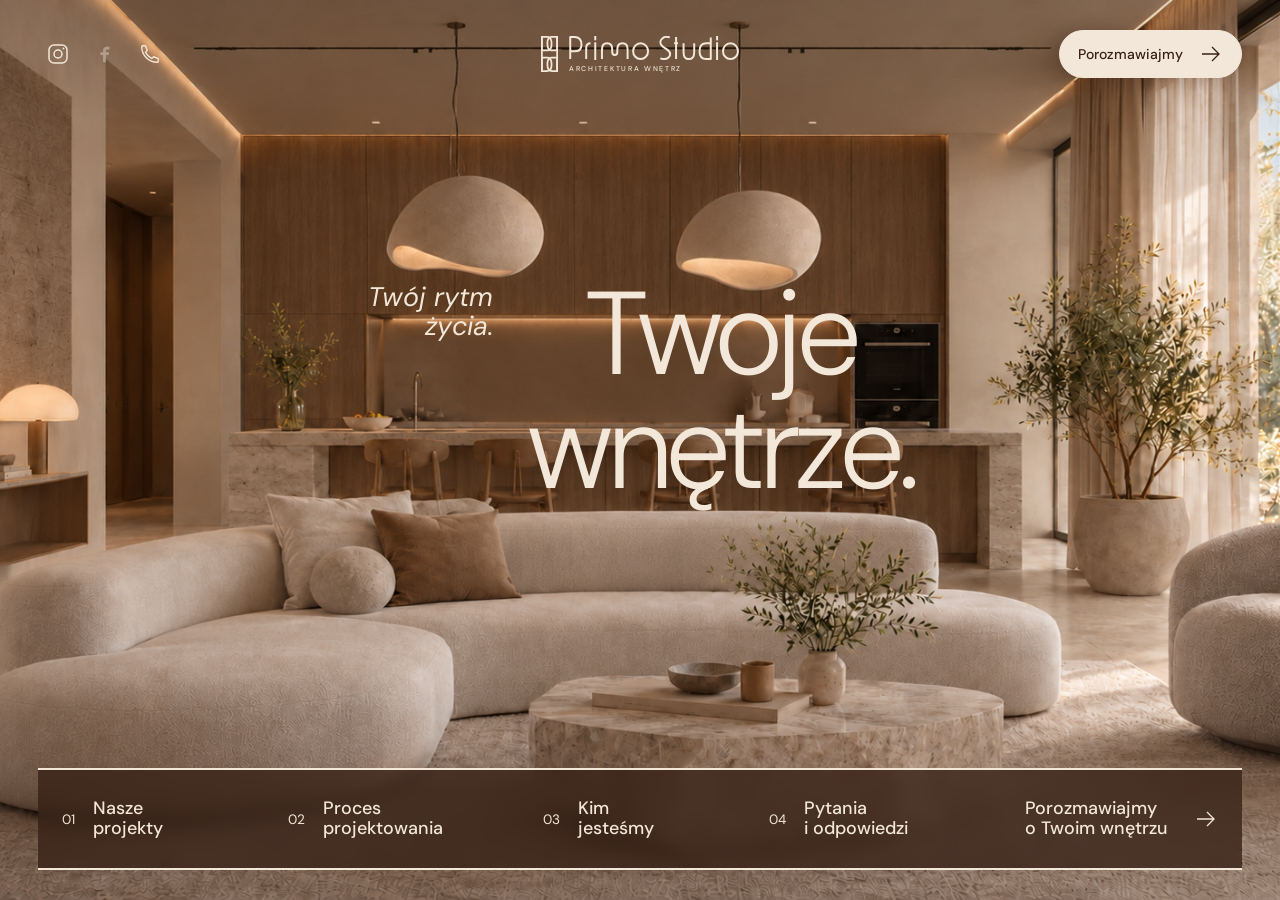
==== docs/index.html @ 1aab30b6 "Refine cover branding, contact dialog and entrance animations" ====
<!doctype html>
<html lang="pl">
<head>
  <meta charset="utf-8">
  <meta name="viewport" content="width=device-width, initial-scale=1">
  <meta name="robots" content="noindex, nofollow">
  <title>Primo Studio — Twój rytm życia. Twoje wnętrze.</title>
  <meta name="description" content="Primo Studio. Architektura wnętrz dopasowana do Twojego stylu życia.">
  <meta name="theme-color" content="#372017">
  <link rel="icon" href="assets/monogram.svg" type="image/svg+xml">
  <link rel="preload" as="image" href="assets/hero.png" fetchpriority="high">
  <link rel="preload" as="font" href="assets/dm-sans-light.ttf" type="font/ttf" crossorigin>
  <link rel="stylesheet" href="styles.css">
  <script src="contact.js" defer></script>
</head>
<body>
  <a class="skip-link" href="#main">Przejdź do treści</a>
  <main class="cover" id="main">
    <img class="hero-photo" src="assets/hero.png" alt="" fetchpriority="high" width="1586" height="992">
    <header class="cover-header">
      <div class="social-links" aria-label="Kontakt i media społecznościowe">
      <a class="social-link" href="https://www.instagram.com/primo.studiodesign/" target="_blank" rel="noopener noreferrer" aria-label="Primo Studio na Instagramie (nowa karta)" title="Instagram">
        <svg width="24" height="24" viewBox="0 0 24 24" fill="none" stroke="currentColor" stroke-width="1.5" aria-hidden="true"><rect x="3" y="3" width="18" height="18" rx="5"/><circle cx="12" cy="12" r="4"/><circle cx="17.5" cy="6.5" r=".9" fill="currentColor" stroke="none"/></svg>
      </a>
      <a class="social-link" data-facebook aria-disabled="true" aria-label="Facebook — profil w przygotowaniu" title="Facebook — profil w przygotowaniu"><svg width="22" height="22" viewBox="0 0 24 24" fill="currentColor" aria-hidden="true"><path d="M14 21v-8h3l.5-3H14V8.5c0-.9.3-1.5 1.5-1.5H18V4.2c-.5-.1-1.6-.2-2.8-.2C12.5 4 11 5.6 11 8.3V10H8v3h3v8z"/></svg></a>
      <a class="social-link" href="tel:+48884021024" aria-label="Zadzwoń do Primo Studio: +48 884 021 024" title="+48 884 021 024"><svg width="22" height="22" viewBox="0 0 24 24" fill="none" stroke="currentColor" stroke-width="1.5" stroke-linecap="round" stroke-linejoin="round" aria-hidden="true"><path d="M7 3H4a1 1 0 0 0-1 1c0 9.4 7.6 17 17 17a1 1 0 0 0 1-1v-3l-5-2-2 2a15 15 0 0 1-7-7l2-2z"/></svg></a>
      </div>
      <a class="brand" href="./" aria-label="Primo Studio — strona główna">
        <img class="brand-symbol" src="assets/monogram.svg" alt="" width="27" height="55">
        <span class="brand-name"><img src="assets/wordmark.svg" alt="Primo Studio" width="200" height="29"><span class="brand-descriptor">Architektura wnętrz</span></span>
      </a>
      <a class="consultation header-cta" href="kontakt.html" data-open-contact aria-haspopup="dialog" aria-controls="contact-dialog"><span>Porozmawiajmy</span><svg class="arrow" viewBox="0 0 24 24" fill="none" stroke="currentColor" stroke-width="1.3" aria-hidden="true"><path d="M3 12h17M13 5l7 7-7 7"/></svg></a>
    </header>
    <h1 class="cover-headline" aria-label="Twój rytm życia. Twoje wnętrze."><span class="headline-intro">Twój rytm<br> życia.</span> <span class="headline-main">Twoje<br>wnętrze.</span></h1>
    <nav class="cover-nav" aria-label="Poznaj Primo Studio">
      <a href="projekty.html"><span class="nav-number">01</span><span>Nasze<br>projekty</span></a>
      <a href="proces.html"><span class="nav-number">02</span><span>Proces<br>projektowania</span></a>
      <a href="studio.html"><span class="nav-number">03</span><span>Kim<br>jesteśmy</span></a>
      <a href="faq.html"><span class="nav-number">04</span><span>Pytania<br>i odpowiedzi</span></a>
      <a class="nav-contact" href="kontakt.html" data-open-contact aria-haspopup="dialog" aria-controls="contact-dialog"><span>Porozmawiajmy<br>o Twoim wnętrzu</span><svg class="arrow" viewBox="0 0 24 24" fill="none" stroke="currentColor" stroke-width="1.3" aria-hidden="true"><path d="M3 12h17M13 5l7 7-7 7"/></svg></a>
    </nav>
  </main>
  <dialog class="contact-dialog" id="contact-dialog" aria-labelledby="contact-title" aria-describedby="contact-description">
    <button class="dialog-close" type="button" aria-label="Zamknij panel kontaktu" autofocus><svg width="22" height="22" viewBox="0 0 24 24" fill="none" stroke="currentColor" stroke-width="1.4" aria-hidden="true"><path d="m5 5 14 14M19 5 5 19"/></svg></button>
    <p class="eyebrow">Zacznijmy od rozmowy</p>
    <h2 id="contact-title">Napisz do nas.</h2>
    <p class="contact-description" id="contact-description">Opowiedz nam o swoim wnętrzu. Wybierz wygodny sposób kontaktu.</p>
    <div class="contact-options">
      <a href="https://www.instagram.com/primo.studiodesign/" target="_blank" rel="noopener noreferrer"><span>Instagram<small>@primo.studiodesign</small></span><span aria-hidden="true">↗</span></a>
      <a href="tel:+48884021024"><span>Zadzwoń<small>+48 884 021 024</small></span><span aria-hidden="true">↗</span></a>
      <a data-email aria-disabled="true"><span>E-mail<small data-email-label>W przygotowaniu</small></span><span aria-hidden="true">↗</span></a>
    </div>
    <form class="contact-form" id="contact-form">
      <h3>Opowiedz nam o swoim projekcie</h3>
      <div class="form-row">
        <label>Twoje imię<input name="name" autocomplete="given-name" required maxlength="100" placeholder="Jak się do Ciebie zwracać?"></label>
        <label>Twój e-mail<input name="email" type="email" autocomplete="email" required maxlength="254" placeholder="Adres do odpowiedzi"></label>
      </div>
      <label>Wiadomość<textarea name="message" rows="3" required maxlength="4000" placeholder="Jakie wnętrze chcesz zaprojektować?"></textarea></label>
      <button class="form-submit" type="submit" disabled>Przygotuj wiadomość <span aria-hidden="true">→</span></button>
      <p class="form-note" id="form-note" role="status">Kontakt e-mail w przygotowaniu. Zadzwoń lub napisz na Instagramie.</p>
    </form>
  </dialog>
</body>
</html>
---- docs/styles.css ----
@font-face { font-family: "DM Sans"; src: url("assets/dm-sans-light.ttf") format("truetype"); font-style: normal; font-weight: 300; font-display: swap; }
@font-face { font-family: "DM Sans"; src: url("assets/dm-sans-regular.ttf") format("truetype"); font-style: normal; font-weight: 400; font-display: swap; }
@font-face { font-family: "DM Sans"; src: url("assets/dm-sans-medium.ttf") format("truetype"); font-style: normal; font-weight: 500; font-display: swap; }
@font-face { font-family: "DM Sans"; src: url("assets/dm-sans-italic.ttf") format("truetype"); font-style: italic; font-weight: 400; font-display: swap; }
:root { --cream: #f2e7d8; --cocoa: #372017; --gutter: clamp(24px, 3vw, 64px); }
* { box-sizing: border-box; }
body { margin: 0; background: var(--cocoa); color: var(--cream); font-family: "DM Sans", "Helvetica Neue", sans-serif; }
a { color: inherit; text-decoration: none; }
a:focus-visible { outline: 2px solid currentColor; outline-offset: 7px; }
.skip-link { position: absolute; z-index: 5; top: 12px; left: 12px; padding: 12px; background: var(--cocoa); transform: translateY(-180%); }
.skip-link:focus { transform: none; }
.cover { position: relative; min-height: 640px; height: 100svh; isolation: isolate; overflow: hidden; }
.hero-photo { position: absolute; z-index: -2; inset: 0; width: 100%; height: 100%; object-fit: cover; object-position: center; }
.cover::before { content: ""; position: absolute; z-index: -1; inset: 0; background: linear-gradient(180deg, rgb(36 21 14 / 13%), transparent 24%, transparent 75%, rgb(36 21 14 / 23%)); }
.cover-header { display: grid; grid-template-columns: 1fr auto 1fr; align-items: center; gap: 30px; padding: 30px var(--gutter) 0; }
.social-links { display: flex; align-items: center; gap: 6px; justify-self: start; animation: text-appear .75s ease-out .15s both; }
.social-link { display: inline-flex; align-items: center; justify-content: center; width: 40px; height: 40px; border-radius: 50%; transition: background .2s, opacity .2s; }
.social-link:hover { background: rgb(242 231 216 / 15%); }
[aria-disabled="true"] { opacity: .4; cursor: default; }
.brand { display: flex; align-items: center; gap: 11px; width: 199px; animation: brand-appear 1s cubic-bezier(.16, 1, .3, 1) .1s both; }
.brand-symbol { display: block; width: auto; height: 36px; }
.brand-name { display: flex; flex-direction: column; gap: 5px; }
.brand-name img { display: block; width: 170px; height: auto; }
.brand-descriptor { display: block; font-size: 7px; line-height: 1; font-weight: 500; letter-spacing: .24em; text-transform: uppercase; white-space: nowrap; }
.consultation { justify-self: end; display: inline-flex; align-items: center; justify-content: center; gap: 23px; border: 1px solid var(--cream); border-radius: 50px; background: rgb(55 32 23 / 94%); padding: 14px 23px; font-size: clamp(13px, 1.1vw, 18px); white-space: nowrap; transition: background .2s, color .2s; }
.consultation:hover { background: var(--cream); color: var(--cocoa); }
.arrow { display: block; flex: 0 0 24px; width: 24px; height: 24px; transition: transform .2s; }
a:hover .arrow { transform: translateX(4px); }
.cover-headline { display: flex; align-items: flex-start; gap: clamp(20px, 2.6vw, 50px); position: absolute; left: 50%; top: 30.8%; transform: translateX(-50%); margin: 0; font-weight: 300; }
.headline-intro { padding-top: 5px; font-size: clamp(24px, 2.1vw, 38px); line-height: 1.08; font-weight: 400; font-style: italic; text-align: right; white-space: nowrap; animation: text-appear 1s cubic-bezier(.16, 1, .3, 1) .35s both; }
.headline-main { font-size: clamp(86px, 9.2vw, 180px); letter-spacing: -.065em; line-height: .97; text-align: center; animation: text-appear 1.2s cubic-bezier(.16, 1, .3, 1) .5s both; }
.cover-nav { display: grid; grid-template-columns: 1fr 1.15fr 1fr 1.15fr auto; gap: 24px; position: absolute; left: var(--gutter); right: var(--gutter); bottom: 30px; padding: 0 24px; background: rgb(55 32 23 / 78%); backdrop-filter: blur(8px); border-top: 2px solid var(--cream); border-bottom: 2px solid var(--cream); animation: text-appear 1s cubic-bezier(.16, 1, .3, 1) .7s both; }
.cover-nav a { display: flex; align-items: center; gap: 18px; min-height: 98px; padding: 19px 0; font-size: clamp(17px, 1.4vw, 25px); line-height: 1.1; font-weight: 500; transition: opacity .2s; }
.cover-nav a > span:not(.nav-number) { animation: text-appear .8s ease-out .85s both; }
.cover-nav a:nth-child(2) > span:not(.nav-number) { animation-delay: .95s; }
.cover-nav a:nth-child(3) > span:not(.nav-number) { animation-delay: 1.05s; }
.cover-nav a:nth-child(4) > span:not(.nav-number) { animation-delay: 1.15s; }
.cover-nav a:nth-child(5) > span:not(.nav-number) { animation-delay: 1.25s; }
.cover-nav a:hover, .social-link:hover { opacity: .7; }
.nav-number { font-size: .76em; font-weight: 400; }
.cover-nav .nav-contact { gap: 26px; }
@keyframes brand-appear { from { opacity: 0; transform: translateY(-8px); filter: blur(3px); } to { opacity: 1; transform: translateY(0); filter: blur(0); } }
@keyframes text-appear { from { opacity: 0; transform: translateY(18px); } to { opacity: 1; transform: translateY(0); } }
.interior-page { min-height: 100svh; background: var(--cream); color: var(--cocoa); }
.interior-header { display: flex; justify-content: space-between; align-items: center; gap: 30px; padding: 30px var(--gutter); border-bottom: 1px solid rgb(55 32 23 / 20%); }
.back-link { font-size: 14px; display: inline-flex; gap: 12px; }
.page-content { max-width: 960px; padding: 90px var(--gutter); margin: auto; }
.eyebrow { font-size: 11px; letter-spacing: .25em; text-transform: uppercase; margin: 0 0 24px; }
.page-content h1 { font-weight: 300; font-size: clamp(48px, 6.8vw, 98px); line-height: 1.05; letter-spacing: -.05em; margin: 0 0 38px; }
.page-content p { max-width: 560px; font-size: 19px; line-height: 1.55; }
.page-content .consultation { margin-top: 24px; color: var(--cream); white-space: normal; text-align: center; }
.page-content .consultation:hover { color: var(--cocoa); border-color: var(--cocoa); }
@media (max-width: 1100px) {
  .cover-header { gap: 16px; }
  .consultation { gap: 12px; padding: 12px 17px; }
  .cover-nav { gap: 16px; }
  .cover-nav a { gap: 12px; }
  .cover-nav .nav-contact { gap: 10px; }
}
@media (max-width: 760px) {
  .cover { min-height: 780px; }
  .hero-photo { object-position: 55% center; }
  .cover::before { background: linear-gradient(180deg, rgb(36 21 14 / 25%), rgb(36 21 14 / 5%) 30%, rgb(36 21 14 / 12%) 55%, rgb(36 21 14 / 45%)); }
  .cover-header { grid-template-columns: 1fr 1fr; gap: 16px; padding-top: 24px; }
  .social-links { grid-row: 2; grid-column: 1; gap: 4px; }
  .brand { width: 175px; gap: 9px; }
  .cover-header .brand { grid-row: 1; grid-column: 1 / -1; justify-self: center; }
  .brand-symbol { width: auto; height: 32px; }
  .brand-name { gap: 5px; }
  .brand-name img { width: 150px; }
  .brand-descriptor { font-size: 6px; letter-spacing: .27em; }
  .cover-header .consultation { grid-column: 2; grid-row: 2; justify-self: end; margin-top: 0; padding: 10px 14px; font-size: 13px; gap: 10px; }
  .social-link { width: 34px; height: 40px; padding: 0; }
  .social-link svg { width: 20px; height: 20px; }
  .cover-headline { top: 31%; width: calc(100% - 2 * var(--gutter)); display: block; }
  .headline-intro { display: block; text-align: left; font-size: 26px; padding-left: 3px; margin-bottom: 14px; }
  .headline-intro br { display: none; }
  .headline-main { display: block; font-size: clamp(70px, 19vw, 138px); text-align: left; }
  .cover-nav { grid-template-columns: 1fr 1fr; gap: 0 18px; bottom: 24px; padding: 0 16px; }
  .cover-nav a { min-height: 71px; padding: 14px 0; font-size: 17px; gap: 12px; }
  .cover-nav .nav-contact { grid-column: 1 / -1; justify-content: space-between; border-top: 1px solid rgb(242 231 216 / 40%); min-height: 72px; font-size: 17px; }
  .interior-header { padding-top: 24px; }
  .page-content { padding-top: 60px; }
  .back-link { font-size: 12px; }
}

.header-cta { background: var(--cream); color: var(--cocoa); border-color: var(--cream); font-size: 14px; font-weight: 500; padding: 11px 18px; gap: 16px; box-shadow: 0 4px 18px rgb(36 21 14 / 16%); animation: text-appear .85s ease-out .2s both; }
.header-cta:hover { background: #fff7ec; }
.contact-open { overflow: hidden; }
.contact-dialog { color: var(--cocoa); background: var(--cream); border: 0; width: min(620px, calc(100% - 32px)); max-height: calc(100svh - 40px); padding: 38px; overflow: auto; box-shadow: 0 24px 90px rgb(0 0 0 / 25%); }
.contact-dialog[open] { animation: dialog-appear .4s cubic-bezier(.16, 1, .3, 1) both; }
.contact-dialog::backdrop { background: rgb(31 19 14 / 60%); backdrop-filter: blur(6px); }
.dialog-close { position: absolute; top: 15px; right: 15px; width: 40px; height: 40px; padding: 9px; border: 0; background: transparent; color: var(--cocoa); border-radius: 50%; cursor: pointer; }
.dialog-close:hover { background: rgb(55 32 23 / 8%); }
.contact-dialog .eyebrow { font-size: 10px; margin-bottom: 16px; padding-right: 30px; }
.contact-dialog h2 { font-size: clamp(40px, 5vw, 58px); letter-spacing: -.055em; line-height: 1; font-weight: 300; margin: 0 0 16px; }
.contact-description { font-size: 15px; line-height: 1.55; max-width: 390px; margin: 0 0 25px; }
.contact-options { display: grid; grid-template-columns: 1fr 1fr 1fr; gap: 10px; padding-bottom: 26px; border-bottom: 1px solid rgb(55 32 23 / 20%); }
.contact-options a { display: flex; justify-content: space-between; gap: 8px; padding: 14px 12px; border: 1px solid rgb(55 32 23 / 20%); font-size: 14px; transition: background .2s; }
.contact-options a[href]:hover { background: rgb(55 32 23 / 6%); }
.contact-options small { display: block; font-size: 10px; margin-top: 6px; overflow-wrap: anywhere; }
.contact-form h3 { font-size: 17px; font-weight: 500; margin: 25px 0 20px; }
.form-row { display: grid; grid-template-columns: 1fr 1fr; gap: 16px; }
.contact-form label { display: block; font-size: 12px; font-weight: 500; margin-bottom: 16px; }
.contact-form input, .contact-form textarea { display: block; width: 100%; margin-top: 8px; padding: 11px 12px; background: rgb(255 255 255 / 35%); border: 1px solid rgb(55 32 23 / 22%); border-radius: 0; color: var(--cocoa); font: 400 14px/1.5 "DM Sans", sans-serif; }
.contact-form textarea { resize: vertical; min-height: 90px; max-height: 240px; }
.contact-form input:focus, .contact-form textarea:focus { outline: 1px solid var(--cocoa); outline-offset: 1px; }
.form-submit { display: flex; justify-content: space-between; width: 100%; align-items: center; gap: 20px; padding: 14px 18px; background: var(--cocoa); color: var(--cream); border: 1px solid var(--cocoa); font: 500 14px "DM Sans", sans-serif; cursor: pointer; }
.form-submit:disabled { opacity: .45; cursor: not-allowed; }
.form-note { font-size: 11px; line-height: 1.5; margin: 11px 0 0; }
button:focus-visible { outline: 2px solid currentColor; outline-offset: 3px; }
@keyframes dialog-appear { from { opacity: 0; transform: translateY(20px) scale(.985); } to { opacity: 1; transform: none; } }
@media (max-width: 760px) {
  .header-cta .arrow { width: 18px; height: 18px; flex-basis: 18px; }
  .contact-dialog { padding: 30px 22px; max-height: calc(100svh - 24px); }
  .contact-options { grid-template-columns: 1fr; gap: 8px; padding-bottom: 20px; }
  .contact-options a { padding: 11px 12px; }
  .contact-options a > span:first-child { display: flex; align-items: center; gap: 12px; }
  .contact-options small { margin: 0; font-size: 11px; }
  .form-row { grid-template-columns: 1fr; gap: 0; }
  .contact-form input, .contact-form textarea { font-size: 16px; }
}
@media (prefers-reduced-motion: reduce) {
  *, *::before, *::after { animation: none !important; transition: none !important; }
}
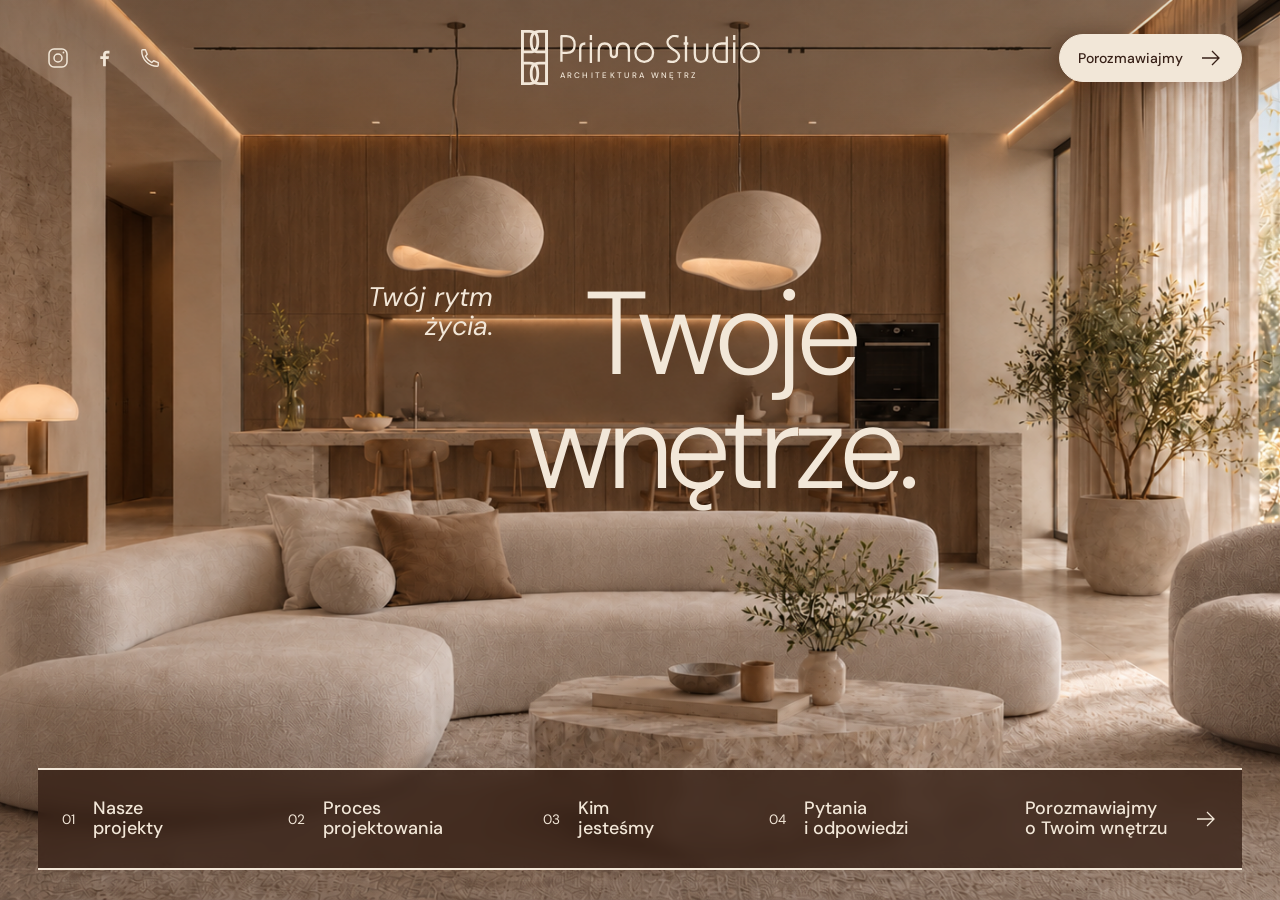
==== commit 2f3b1aaf: "Restore previous logo proportions and make entrances more visible" ====
--- a/docs/index.html
+++ b/docs/index.html
@@ -11,6 +11,11 @@
   <link rel="preload" as="image" href="assets/hero.png" fetchpriority="high">
   <link rel="preload" as="font" href="assets/dm-sans-light.ttf" type="font/ttf" crossorigin>
   <link rel="stylesheet" href="styles.css">
+  <script>
+    document.documentElement.classList.add("motion-pending");
+    // Keep all content available if the enhancement script cannot load.
+    setTimeout(() => document.documentElement.classList.remove("motion-pending"), 6000);
+  </script>
   <script src="contact.js" defer></script>
 </head>
 <body>
--- a/docs/styles.css
+++ b/docs/styles.css
@@ -17,30 +17,30 @@
 .social-link { display: inline-flex; align-items: center; justify-content: center; width: 40px; height: 40px; border-radius: 50%; transition: background .2s, opacity .2s; }
 .social-link:hover { background: rgb(242 231 216 / 15%); }
 [aria-disabled="true"] { opacity: .4; cursor: default; }
-.brand { display: flex; align-items: center; gap: 11px; width: 199px; animation: brand-appear 1s cubic-bezier(.16, 1, .3, 1) .1s both; }
-.brand-symbol { display: block; width: auto; height: 36px; }
-.brand-name { display: flex; flex-direction: column; gap: 5px; }
-.brand-name img { display: block; width: 170px; height: auto; }
-.brand-descriptor { display: block; font-size: 7px; line-height: 1; font-weight: 500; letter-spacing: .24em; text-transform: uppercase; white-space: nowrap; }
+.brand { display: flex; align-items: center; gap: 12px; width: 239px; animation: brand-appear 2s ease-out .35s both; }
+.brand-symbol { display: block; width: 27px; height: auto; }
+.brand-name { display: flex; flex-direction: column; gap: 7px; }
+.brand-name img { display: block; width: 200px; height: auto; }
+.brand-descriptor { display: block; font-size: 8px; line-height: normal; font-weight: 500; letter-spacing: .29em; text-transform: uppercase; white-space: nowrap; }
 .consultation { justify-self: end; display: inline-flex; align-items: center; justify-content: center; gap: 23px; border: 1px solid var(--cream); border-radius: 50px; background: rgb(55 32 23 / 94%); padding: 14px 23px; font-size: clamp(13px, 1.1vw, 18px); white-space: nowrap; transition: background .2s, color .2s; }
 .consultation:hover { background: var(--cream); color: var(--cocoa); }
 .arrow { display: block; flex: 0 0 24px; width: 24px; height: 24px; transition: transform .2s; }
 a:hover .arrow { transform: translateX(4px); }
 .cover-headline { display: flex; align-items: flex-start; gap: clamp(20px, 2.6vw, 50px); position: absolute; left: 50%; top: 30.8%; transform: translateX(-50%); margin: 0; font-weight: 300; }
-.headline-intro { padding-top: 5px; font-size: clamp(24px, 2.1vw, 38px); line-height: 1.08; font-weight: 400; font-style: italic; text-align: right; white-space: nowrap; animation: text-appear 1s cubic-bezier(.16, 1, .3, 1) .35s both; }
-.headline-main { font-size: clamp(86px, 9.2vw, 180px); letter-spacing: -.065em; line-height: .97; text-align: center; animation: text-appear 1.2s cubic-bezier(.16, 1, .3, 1) .5s both; }
-.cover-nav { display: grid; grid-template-columns: 1fr 1.15fr 1fr 1.15fr auto; gap: 24px; position: absolute; left: var(--gutter); right: var(--gutter); bottom: 30px; padding: 0 24px; background: rgb(55 32 23 / 78%); backdrop-filter: blur(8px); border-top: 2px solid var(--cream); border-bottom: 2px solid var(--cream); animation: text-appear 1s cubic-bezier(.16, 1, .3, 1) .7s both; }
+.headline-intro { padding-top: 5px; font-size: clamp(24px, 2.1vw, 38px); line-height: 1.08; font-weight: 400; font-style: italic; text-align: right; white-space: nowrap; animation: text-appear 1.8s ease-out .8s both; }
+.headline-main { font-size: clamp(86px, 9.2vw, 180px); letter-spacing: -.065em; line-height: .97; text-align: center; animation: text-appear 2.1s ease-out 1.1s both; }
+.cover-nav { display: grid; grid-template-columns: 1fr 1.15fr 1fr 1.15fr auto; gap: 24px; position: absolute; left: var(--gutter); right: var(--gutter); bottom: 30px; padding: 0 24px; background: rgb(55 32 23 / 78%); backdrop-filter: blur(8px); border-top: 2px solid var(--cream); border-bottom: 2px solid var(--cream); animation: text-appear 1.6s ease-out 1.5s both; }
 .cover-nav a { display: flex; align-items: center; gap: 18px; min-height: 98px; padding: 19px 0; font-size: clamp(17px, 1.4vw, 25px); line-height: 1.1; font-weight: 500; transition: opacity .2s; }
-.cover-nav a > span:not(.nav-number) { animation: text-appear .8s ease-out .85s both; }
-.cover-nav a:nth-child(2) > span:not(.nav-number) { animation-delay: .95s; }
-.cover-nav a:nth-child(3) > span:not(.nav-number) { animation-delay: 1.05s; }
-.cover-nav a:nth-child(4) > span:not(.nav-number) { animation-delay: 1.15s; }
-.cover-nav a:nth-child(5) > span:not(.nav-number) { animation-delay: 1.25s; }
+.cover-nav a > span:not(.nav-number) { animation: text-appear 1.3s ease-out 1.8s both; }
+.cover-nav a:nth-child(2) > span:not(.nav-number) { animation-delay: 1.95s; }
+.cover-nav a:nth-child(3) > span:not(.nav-number) { animation-delay: 2.1s; }
+.cover-nav a:nth-child(4) > span:not(.nav-number) { animation-delay: 2.25s; }
+.cover-nav a:nth-child(5) > span:not(.nav-number) { animation-delay: 2.4s; }
 .cover-nav a:hover, .social-link:hover { opacity: .7; }
 .nav-number { font-size: .76em; font-weight: 400; }
 .cover-nav .nav-contact { gap: 26px; }
-@keyframes brand-appear { from { opacity: 0; transform: translateY(-8px); filter: blur(3px); } to { opacity: 1; transform: translateY(0); filter: blur(0); } }
-@keyframes text-appear { from { opacity: 0; transform: translateY(18px); } to { opacity: 1; transform: translateY(0); } }
+@keyframes brand-appear { from { opacity: 0; transform: translateY(-22px) scale(.9); filter: blur(5px); } to { opacity: 1; transform: translateY(0); filter: blur(0); } }
+@keyframes text-appear { from { opacity: 0; transform: translateY(44px); } to { opacity: 1; transform: translateY(0); } }
 .interior-page { min-height: 100svh; background: var(--cream); color: var(--cocoa); }
 .interior-header { display: flex; justify-content: space-between; align-items: center; gap: 30px; padding: 30px var(--gutter); border-bottom: 1px solid rgb(55 32 23 / 20%); }
 .back-link { font-size: 14px; display: inline-flex; gap: 12px; }
@@ -63,11 +63,11 @@
   .cover::before { background: linear-gradient(180deg, rgb(36 21 14 / 25%), rgb(36 21 14 / 5%) 30%, rgb(36 21 14 / 12%) 55%, rgb(36 21 14 / 45%)); }
   .cover-header { grid-template-columns: 1fr 1fr; gap: 16px; padding-top: 24px; }
   .social-links { grid-row: 2; grid-column: 1; gap: 4px; }
-  .brand { width: 175px; gap: 9px; }
+  .brand { width: 185px; gap: 9px; }
   .cover-header .brand { grid-row: 1; grid-column: 1 / -1; justify-self: center; }
-  .brand-symbol { width: auto; height: 32px; }
+  .brand-symbol { width: 21px; height: auto; }
   .brand-name { gap: 5px; }
-  .brand-name img { width: 150px; }
+  .brand-name img { width: 155px; }
   .brand-descriptor { font-size: 6px; letter-spacing: .27em; }
   .cover-header .consultation { grid-column: 2; grid-row: 2; justify-self: end; margin-top: 0; padding: 10px 14px; font-size: 13px; gap: 10px; }
   .social-link { width: 34px; height: 40px; padding: 0; }
@@ -120,6 +120,13 @@
   .form-row { grid-template-columns: 1fr; gap: 0; }
   .contact-form input, .contact-form textarea { font-size: 16px; }
 }
+/* Start the entrance sequence only after the photo and type are ready. */
+.cover:not(.motion-ready) :is(.brand, .social-links, .header-cta, .headline-intro, .headline-main, .cover-nav, .cover-nav a > span) { animation: none; }
+.motion-pending .cover:not(.motion-ready) :is(.brand, .social-links, .header-cta, .cover-headline, .cover-nav) { opacity: 0; }
+.social-link[aria-disabled="true"] { opacity: 1; }
+@media (hover: hover) { .cover-header .brand:hover .brand-symbol { transform: translateY(-3px); } }
+.brand-symbol { transition: transform .4s ease; }
 @media (prefers-reduced-motion: reduce) {
+  .motion-pending .cover:not(.motion-ready) :is(.brand, .social-links, .header-cta, .cover-headline, .cover-nav) { opacity: 1; }
   *, *::before, *::after { animation: none !important; transition: none !important; }
 }
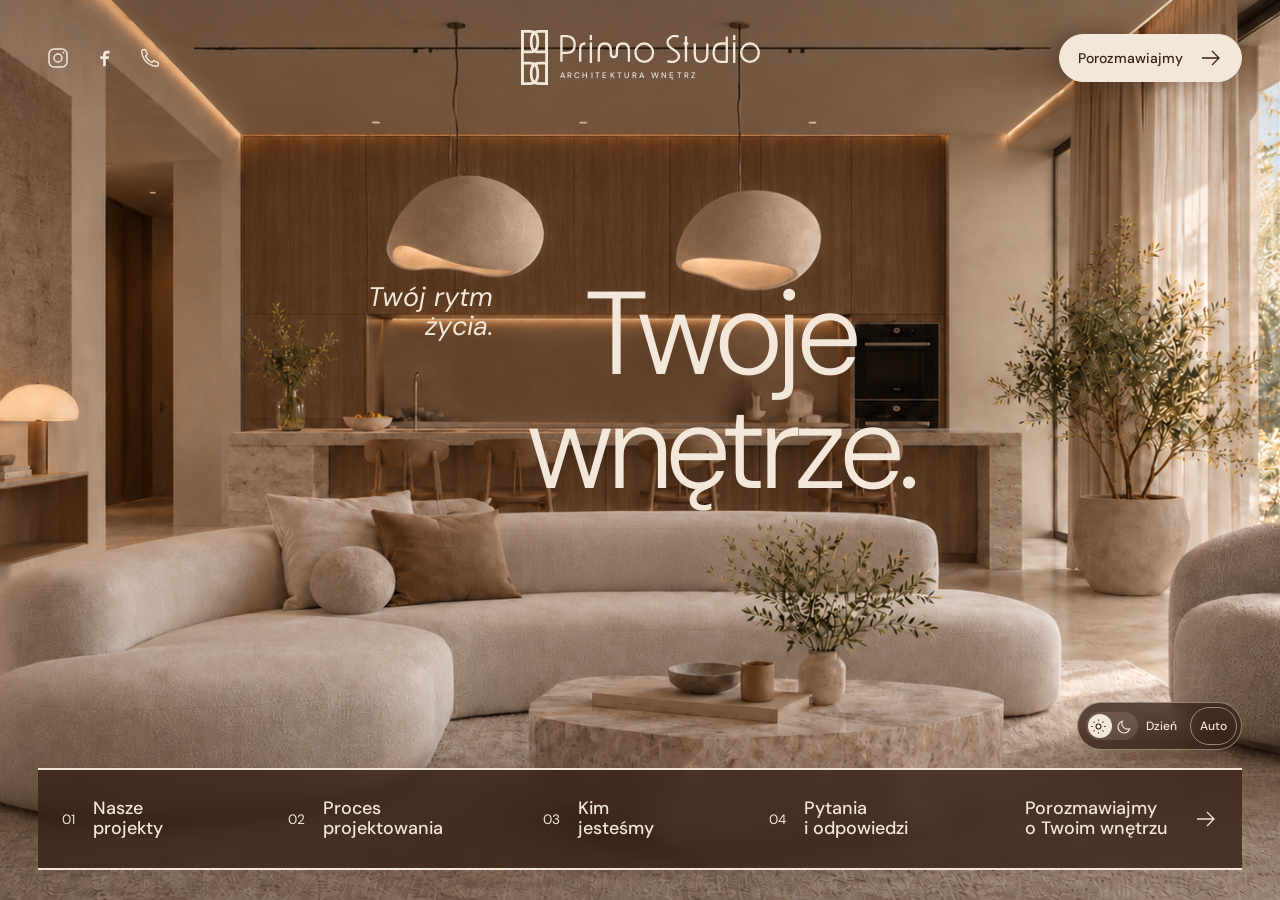
==== commit b25b3594: "Add day/night switch, system preference and animated scene changes" ====
--- a/docs/index.html
+++ b/docs/index.html
@@ -10,18 +10,20 @@
   <link rel="icon" href="assets/monogram.svg" type="image/svg+xml">
   <link rel="preload" as="image" href="assets/hero.png" fetchpriority="high">
   <link rel="preload" as="font" href="assets/dm-sans-light.ttf" type="font/ttf" crossorigin>
-  <link rel="stylesheet" href="styles.css">
+  <script src="theme.js?v=cover-4"></script>
+  <link rel="stylesheet" href="styles.css?v=cover-4">
   <script>
     document.documentElement.classList.add("motion-pending");
     // Keep all content available if the enhancement script cannot load.
     setTimeout(() => document.documentElement.classList.remove("motion-pending"), 6000);
   </script>
-  <script src="contact.js" defer></script>
+  <script src="contact.js?v=cover-4" defer></script>
 </head>
 <body>
   <a class="skip-link" href="#main">Przejdź do treści</a>
   <main class="cover" id="main">
-    <img class="hero-photo" src="assets/hero.png" alt="" fetchpriority="high" width="1586" height="992">
+    <img class="hero-photo hero-day" src="assets/hero.png" alt="" fetchpriority="high" width="1586" height="992">
+    <img class="hero-photo hero-night" src="assets/hero-night-v1.png" alt="" width="1586" height="992">
     <header class="cover-header">
       <div class="social-links" aria-label="Kontakt i media społecznościowe">
       <a class="social-link" href="https://www.instagram.com/primo.studiodesign/" target="_blank" rel="noopener noreferrer" aria-label="Primo Studio na Instagramie (nowa karta)" title="Instagram">
@@ -37,6 +39,13 @@
       <a class="consultation header-cta" href="kontakt.html" data-open-contact aria-haspopup="dialog" aria-controls="contact-dialog"><span>Porozmawiajmy</span><svg class="arrow" viewBox="0 0 24 24" fill="none" stroke="currentColor" stroke-width="1.3" aria-hidden="true"><path d="M3 12h17M13 5l7 7-7 7"/></svg></a>
     </header>
     <h1 class="cover-headline" aria-label="Twój rytm życia. Twoje wnętrze."><span class="headline-intro">Twój rytm<br> życia.</span> <span class="headline-main">Twoje<br>wnętrze.</span></h1>
+    <div class="theme-control" aria-label="Wygląd strony" hidden>
+      <button class="theme-toggle" type="button" role="switch" aria-label="Widok nocny" aria-checked="false" data-theme-toggle>
+        <span class="theme-track" aria-hidden="true"><svg class="theme-sun" viewBox="0 0 24 24" fill="none" stroke="currentColor" stroke-width="1.5"><circle cx="12" cy="12" r="3.5"/><path d="M12 2v2m0 16v2M2 12h2m16 0h2M5 5l1.5 1.5m11 11L19 19M5 19l1.5-1.5m11-11L19 5"/></svg><svg class="theme-moon" viewBox="0 0 24 24" fill="none" stroke="currentColor" stroke-width="1.5"><path d="M19.5 15A8 8 0 0 1 9 4.5 8.5 8.5 0 1 0 19.5 15Z"/></svg></span>
+        <span data-theme-label>Dzień</span>
+      </button>
+      <button class="theme-auto" type="button" data-theme-auto aria-pressed="true" title="Dopasuj do motywu systemowego">Auto</button>
+    </div>
     <nav class="cover-nav" aria-label="Poznaj Primo Studio">
       <a href="projekty.html"><span class="nav-number">01</span><span>Nasze<br>projekty</span></a>
       <a href="proces.html"><span class="nav-number">02</span><span>Proces<br>projektowania</span></a>
--- a/docs/styles.css
+++ b/docs/styles.css
@@ -126,6 +126,38 @@
 .social-link[aria-disabled="true"] { opacity: 1; }
 @media (hover: hover) { .cover-header .brand:hover .brand-symbol { transform: translateY(-3px); } }
 .brand-symbol { transition: transform .4s ease; }
+/* The night photo is a separate layer so the scene crossfades gently. */
+.hero-photo { transition: opacity 1.1s ease; }
+.hero-day { opacity: 1; }
+.hero-night { opacity: 0; }
+[data-theme="night"] .hero-day { opacity: 0; }
+[data-theme="night"] .hero-night { opacity: 1; }
+[data-theme="night"] .cover-nav { background: rgb(29 18 13 / 88%); }
+.theme-control { position: absolute; z-index: 2; right: var(--gutter); bottom: 150px; display: flex; align-items: center; gap: 3px; padding: 4px; background: rgb(55 32 23 / 78%); backdrop-filter: blur(8px); color: var(--cream); border: 1px solid rgb(242 231 216 / 45%); border-radius: 40px; }
+.theme-control[hidden] { display: none; }
+.theme-toggle, .theme-auto { border: 0; color: inherit; font: 500 12px "DM Sans", sans-serif; background: transparent; cursor: pointer; border-radius: 30px; }
+.theme-toggle { display: flex; align-items: center; gap: 8px; padding: 4px 10px 4px 4px; min-height: 36px; }
+.theme-track { position: relative; display: flex; align-items: center; justify-content: space-around; width: 52px; height: 28px; border-radius: 30px; background: rgb(242 231 216 / 13%); }
+.theme-track::before { content: ""; position: absolute; left: 2px; top: 2px; width: 24px; height: 24px; border-radius: 50%; background: var(--cream); transition: transform .4s ease; }
+.theme-track svg { position: relative; width: 17px; height: 17px; transition: color .4s; }
+.theme-sun { color: var(--cocoa); }
+.theme-moon { color: var(--cream); }
+[data-theme="night"] .theme-track::before { transform: translateX(24px); }
+[data-theme="night"] .theme-sun { color: var(--cream); }
+[data-theme="night"] .theme-moon { color: var(--cocoa); }
+.theme-auto { padding: 10px 9px; border: 1px solid transparent; }
+.theme-auto[aria-pressed="true"] { border-color: rgb(242 231 216 / 50%); }
+.theme-toggle:hover, .theme-auto:hover { background: rgb(242 231 216 / 12%); }
+.interior-page .theme-control { position: static; width: max-content; margin: 20px var(--gutter) 0 auto; }
+[data-theme="night"] .interior-page, [data-theme="night"] .contact-dialog { background: #241710; color: var(--cream); }
+[data-theme="night"] .interior-header, [data-theme="night"] .contact-options, [data-theme="night"] .contact-options a { border-color: rgb(242 231 216 / 25%); }
+[data-theme="night"] .dialog-close { color: var(--cream); }
+[data-theme="night"] .contact-form input, [data-theme="night"] .contact-form textarea { background: rgb(242 231 216 / 7%); border-color: rgb(242 231 216 / 30%); color: var(--cream); }
+[data-theme="night"] .contact-form :is(input,textarea)::placeholder { color: rgb(242 231 216 / 65%); }
+[data-theme="night"] .contact-form :is(input,textarea):focus { outline-color: var(--cream); }
+[data-theme="night"] .form-submit { background: var(--cream); color: var(--cocoa); }
+[data-theme="night"] .contact-options a[href]:hover, [data-theme="night"] .dialog-close:hover { background: rgb(242 231 216 / 9%); }
+@media (max-width: 760px) { .cover .theme-control { bottom: 258px; } }
 @media (prefers-reduced-motion: reduce) {
   .motion-pending .cover:not(.motion-ready) :is(.brand, .social-links, .header-cta, .cover-headline, .cover-nav) { opacity: 1; }
   *, *::before, *::after { animation: none !important; transition: none !important; }
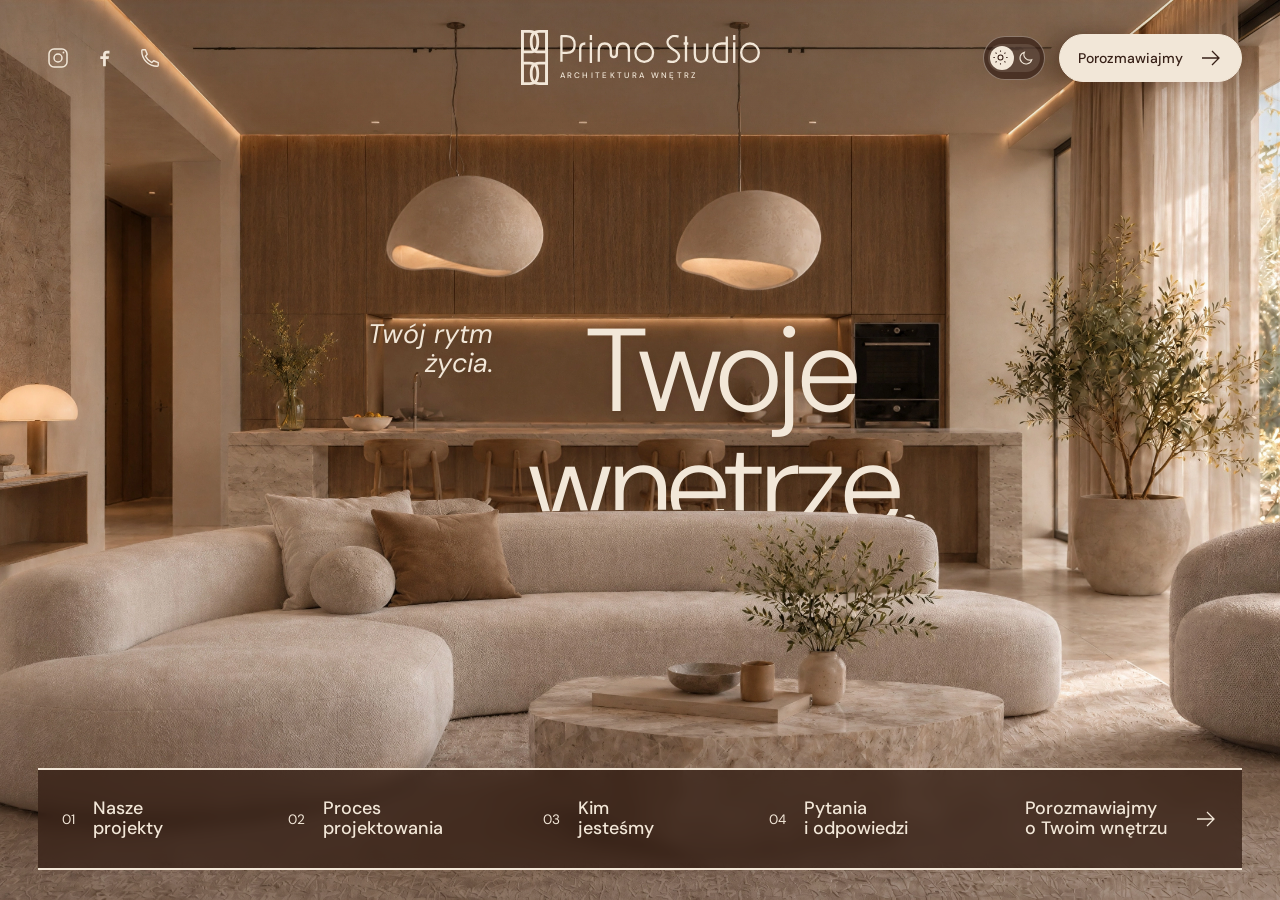
==== commit 1bece19f: "Place headline behind sofa and move icon-only theme switch beside CTA" ====
--- a/docs/index.html
+++ b/docs/index.html
@@ -8,22 +8,22 @@
   <meta name="description" content="Primo Studio. Architektura wnętrz dopasowana do Twojego stylu życia.">
   <meta name="theme-color" content="#372017">
   <link rel="icon" href="assets/monogram.svg" type="image/svg+xml">
-  <link rel="preload" as="image" href="assets/hero.png" fetchpriority="high">
+  <link rel="preload" as="image" href="assets/hero-day-v2.webp" fetchpriority="high">
   <link rel="preload" as="font" href="assets/dm-sans-light.ttf" type="font/ttf" crossorigin>
-  <script src="theme.js?v=cover-4"></script>
-  <link rel="stylesheet" href="styles.css?v=cover-4">
+  <script src="theme.js?v=cover-5"></script>
+  <link rel="stylesheet" href="styles.css?v=cover-5">
   <script>
     document.documentElement.classList.add("motion-pending");
     // Keep all content available if the enhancement script cannot load.
     setTimeout(() => document.documentElement.classList.remove("motion-pending"), 6000);
   </script>
-  <script src="contact.js?v=cover-4" defer></script>
+  <script src="contact.js?v=cover-5" defer></script>
 </head>
 <body>
   <a class="skip-link" href="#main">Przejdź do treści</a>
   <main class="cover" id="main">
-    <img class="hero-photo hero-day" src="assets/hero.png" alt="" fetchpriority="high" width="1586" height="992">
-    <img class="hero-photo hero-night" src="assets/hero-night-v1.png" alt="" width="1586" height="992">
+    <img class="hero-photo hero-day" src="assets/hero-day-v2.webp" alt="" fetchpriority="high" width="4901" height="3065">
+    <img class="hero-photo hero-night" src="assets/hero-night-v2.webp" alt="" width="5049" height="3167">
     <header class="cover-header">
       <div class="social-links" aria-label="Kontakt i media społecznościowe">
       <a class="social-link" href="https://www.instagram.com/primo.studiodesign/" target="_blank" rel="noopener noreferrer" aria-label="Primo Studio na Instagramie (nowa karta)" title="Instagram">
@@ -36,16 +36,19 @@
         <img class="brand-symbol" src="assets/monogram.svg" alt="" width="27" height="55">
         <span class="brand-name"><img src="assets/wordmark.svg" alt="Primo Studio" width="200" height="29"><span class="brand-descriptor">Architektura wnętrz</span></span>
       </a>
+      <div class="header-actions">
+      <div class="theme-control" aria-label="Wygląd strony" hidden>
+      <button class="theme-toggle" type="button" role="switch" aria-label="Widok nocny" aria-checked="false" data-theme-toggle>
+        <span class="theme-track" aria-hidden="true"><svg class="theme-sun" viewBox="0 0 24 24" fill="none" stroke="currentColor" stroke-width="1.5"><circle cx="12" cy="12" r="3.5"/><path d="M12 2v2m0 16v2M2 12h2m16 0h2M5 5l1.5 1.5m11 11L19 19M5 19l1.5-1.5m11-11L19 5"/></svg><svg class="theme-moon" viewBox="0 0 24 24" fill="none" stroke="currentColor" stroke-width="1.5"><path d="M19.5 15A8 8 0 0 1 9 4.5 8.5 8.5 0 1 0 19.5 15Z"/></svg></span>
+      </button>
+    </div>
       <a class="consultation header-cta" href="kontakt.html" data-open-contact aria-haspopup="dialog" aria-controls="contact-dialog"><span>Porozmawiajmy</span><svg class="arrow" viewBox="0 0 24 24" fill="none" stroke="currentColor" stroke-width="1.3" aria-hidden="true"><path d="M3 12h17M13 5l7 7-7 7"/></svg></a>
+      </div>
     </header>
     <h1 class="cover-headline" aria-label="Twój rytm życia. Twoje wnętrze."><span class="headline-intro">Twój rytm<br> życia.</span> <span class="headline-main">Twoje<br>wnętrze.</span></h1>
-    <div class="theme-control" aria-label="Wygląd strony" hidden>
-      <button class="theme-toggle" type="button" role="switch" aria-label="Widok nocny" aria-checked="false" data-theme-toggle>
-        <span class="theme-track" aria-hidden="true"><svg class="theme-sun" viewBox="0 0 24 24" fill="none" stroke="currentColor" stroke-width="1.5"><circle cx="12" cy="12" r="3.5"/><path d="M12 2v2m0 16v2M2 12h2m16 0h2M5 5l1.5 1.5m11 11L19 19M5 19l1.5-1.5m11-11L19 5"/></svg><svg class="theme-moon" viewBox="0 0 24 24" fill="none" stroke="currentColor" stroke-width="1.5"><path d="M19.5 15A8 8 0 0 1 9 4.5 8.5 8.5 0 1 0 19.5 15Z"/></svg></span>
-        <span data-theme-label>Dzień</span>
-      </button>
-      <button class="theme-auto" type="button" data-theme-auto aria-pressed="true" title="Dopasuj do motywu systemowego">Auto</button>
-    </div>
+
+    <div class="hero-foreground hero-day" aria-hidden="true"></div>
+    <div class="hero-foreground hero-night" aria-hidden="true"></div>
     <nav class="cover-nav" aria-label="Poznaj Primo Studio">
       <a href="projekty.html"><span class="nav-number">01</span><span>Nasze<br>projekty</span></a>
       <a href="proces.html"><span class="nav-number">02</span><span>Proces<br>projektowania</span></a>
--- a/docs/styles.css
+++ b/docs/styles.css
@@ -9,10 +9,10 @@
 a:focus-visible { outline: 2px solid currentColor; outline-offset: 7px; }
 .skip-link { position: absolute; z-index: 5; top: 12px; left: 12px; padding: 12px; background: var(--cocoa); transform: translateY(-180%); }
 .skip-link:focus { transform: none; }
-.cover { position: relative; min-height: 640px; height: 100svh; isolation: isolate; overflow: hidden; }
+.cover { --cover-shade: linear-gradient(180deg, rgb(36 21 14 / 13%), transparent 24%, transparent 75%, rgb(36 21 14 / 23%)); position: relative; min-height: 640px; height: 100svh; isolation: isolate; overflow: hidden; }
 .hero-photo { position: absolute; z-index: -2; inset: 0; width: 100%; height: 100%; object-fit: cover; object-position: center; }
-.cover::before { content: ""; position: absolute; z-index: -1; inset: 0; background: linear-gradient(180deg, rgb(36 21 14 / 13%), transparent 24%, transparent 75%, rgb(36 21 14 / 23%)); }
-.cover-header { display: grid; grid-template-columns: 1fr auto 1fr; align-items: center; gap: 30px; padding: 30px var(--gutter) 0; }
+.cover::before { content: ""; position: absolute; z-index: -1; inset: 0; background: var(--cover-shade); }
+.cover-header { position: relative; z-index: 3; display: grid; grid-template-columns: 1fr auto 1fr; align-items: center; gap: 30px; padding: 30px var(--gutter) 0; }
 .social-links { display: flex; align-items: center; gap: 6px; justify-self: start; animation: text-appear .75s ease-out .15s both; }
 .social-link { display: inline-flex; align-items: center; justify-content: center; width: 40px; height: 40px; border-radius: 50%; transition: background .2s, opacity .2s; }
 .social-link:hover { background: rgb(242 231 216 / 15%); }
@@ -26,10 +26,10 @@
 .consultation:hover { background: var(--cream); color: var(--cocoa); }
 .arrow { display: block; flex: 0 0 24px; width: 24px; height: 24px; transition: transform .2s; }
 a:hover .arrow { transform: translateX(4px); }
-.cover-headline { display: flex; align-items: flex-start; gap: clamp(20px, 2.6vw, 50px); position: absolute; left: 50%; top: 30.8%; transform: translateX(-50%); margin: 0; font-weight: 300; }
+.cover-headline { display: flex; align-items: flex-start; gap: clamp(20px, 2.6vw, 50px); position: absolute; left: 50%; top: var(--headline-top, 34%); transform: translateX(-50%); margin: 0; font-weight: 300; }
 .headline-intro { padding-top: 5px; font-size: clamp(24px, 2.1vw, 38px); line-height: 1.08; font-weight: 400; font-style: italic; text-align: right; white-space: nowrap; animation: text-appear 1.8s ease-out .8s both; }
 .headline-main { font-size: clamp(86px, 9.2vw, 180px); letter-spacing: -.065em; line-height: .97; text-align: center; animation: text-appear 2.1s ease-out 1.1s both; }
-.cover-nav { display: grid; grid-template-columns: 1fr 1.15fr 1fr 1.15fr auto; gap: 24px; position: absolute; left: var(--gutter); right: var(--gutter); bottom: 30px; padding: 0 24px; background: rgb(55 32 23 / 78%); backdrop-filter: blur(8px); border-top: 2px solid var(--cream); border-bottom: 2px solid var(--cream); animation: text-appear 1.6s ease-out 1.5s both; }
+.cover-nav { z-index: 3; display: grid; grid-template-columns: 1fr 1.15fr 1fr 1.15fr auto; gap: 24px; position: absolute; left: var(--gutter); right: var(--gutter); bottom: 30px; padding: 0 24px; background: rgb(55 32 23 / 78%); backdrop-filter: blur(8px); border-top: 2px solid var(--cream); border-bottom: 2px solid var(--cream); animation: text-appear 1.6s ease-out 1.5s both; }
 .cover-nav a { display: flex; align-items: center; gap: 18px; min-height: 98px; padding: 19px 0; font-size: clamp(17px, 1.4vw, 25px); line-height: 1.1; font-weight: 500; transition: opacity .2s; }
 .cover-nav a > span:not(.nav-number) { animation: text-appear 1.3s ease-out 1.8s both; }
 .cover-nav a:nth-child(2) > span:not(.nav-number) { animation-delay: 1.95s; }
@@ -58,9 +58,9 @@
   .cover-nav .nav-contact { gap: 10px; }
 }
 @media (max-width: 760px) {
-  .cover { min-height: 780px; }
+  .cover { min-height: 780px; --cover-shade: linear-gradient(180deg, rgb(36 21 14 / 25%), rgb(36 21 14 / 5%) 30%, rgb(36 21 14 / 12%) 55%, rgb(36 21 14 / 45%)); }
   .hero-photo { object-position: 55% center; }
-  .cover::before { background: linear-gradient(180deg, rgb(36 21 14 / 25%), rgb(36 21 14 / 5%) 30%, rgb(36 21 14 / 12%) 55%, rgb(36 21 14 / 45%)); }
+  .cover::before { background: var(--cover-shade); }
   .cover-header { grid-template-columns: 1fr 1fr; gap: 16px; padding-top: 24px; }
   .social-links { grid-row: 2; grid-column: 1; gap: 4px; }
   .brand { width: 185px; gap: 9px; }
@@ -72,7 +72,7 @@
   .cover-header .consultation { grid-column: 2; grid-row: 2; justify-self: end; margin-top: 0; padding: 10px 14px; font-size: 13px; gap: 10px; }
   .social-link { width: 34px; height: 40px; padding: 0; }
   .social-link svg { width: 20px; height: 20px; }
-  .cover-headline { top: 31%; width: calc(100% - 2 * var(--gutter)); display: block; }
+  .cover-headline { top: var(--headline-top, 36%); width: calc(100% - 2 * var(--gutter)); display: block; }
   .headline-intro { display: block; text-align: left; font-size: 26px; padding-left: 3px; margin-bottom: 14px; }
   .headline-intro br { display: none; }
   .headline-main { display: block; font-size: clamp(70px, 19vw, 138px); text-align: left; }
@@ -133,10 +133,10 @@
 [data-theme="night"] .hero-day { opacity: 0; }
 [data-theme="night"] .hero-night { opacity: 1; }
 [data-theme="night"] .cover-nav { background: rgb(29 18 13 / 88%); }
-.theme-control { position: absolute; z-index: 2; right: var(--gutter); bottom: 150px; display: flex; align-items: center; gap: 3px; padding: 4px; background: rgb(55 32 23 / 78%); backdrop-filter: blur(8px); color: var(--cream); border: 1px solid rgb(242 231 216 / 45%); border-radius: 40px; }
+.theme-control { display: flex; align-items: center; padding: 0; color: var(--cream); }
 .theme-control[hidden] { display: none; }
-.theme-toggle, .theme-auto { border: 0; color: inherit; font: 500 12px "DM Sans", sans-serif; background: transparent; cursor: pointer; border-radius: 30px; }
-.theme-toggle { display: flex; align-items: center; gap: 8px; padding: 4px 10px 4px 4px; min-height: 36px; }
+.theme-toggle { border: 0; color: inherit; font: 500 12px "DM Sans", sans-serif; background: transparent; cursor: pointer; border-radius: 30px; }
+.theme-toggle { display: flex; align-items: center; justify-content: center; width: 62px; min-height: 44px; padding: 4px; background: rgb(55 32 23 / 70%); border: 1px solid rgb(242 231 216 / 40%); }
 .theme-track { position: relative; display: flex; align-items: center; justify-content: space-around; width: 52px; height: 28px; border-radius: 30px; background: rgb(242 231 216 / 13%); }
 .theme-track::before { content: ""; position: absolute; left: 2px; top: 2px; width: 24px; height: 24px; border-radius: 50%; background: var(--cream); transition: transform .4s ease; }
 .theme-track svg { position: relative; width: 17px; height: 17px; transition: color .4s; }
@@ -145,10 +145,9 @@
 [data-theme="night"] .theme-track::before { transform: translateX(24px); }
 [data-theme="night"] .theme-sun { color: var(--cream); }
 [data-theme="night"] .theme-moon { color: var(--cocoa); }
-.theme-auto { padding: 10px 9px; border: 1px solid transparent; }
-.theme-auto[aria-pressed="true"] { border-color: rgb(242 231 216 / 50%); }
-.theme-toggle:hover, .theme-auto:hover { background: rgb(242 231 216 / 12%); }
-.interior-page .theme-control { position: static; width: max-content; margin: 20px var(--gutter) 0 auto; }
+.theme-toggle:hover { background: rgb(242 231 216 / 12%); }
+.header-actions, .interior-actions { display: flex; align-items: center; justify-content: flex-end; gap: 14px; }
+.header-actions { justify-self: end; }
 [data-theme="night"] .interior-page, [data-theme="night"] .contact-dialog { background: #241710; color: var(--cream); }
 [data-theme="night"] .interior-header, [data-theme="night"] .contact-options, [data-theme="night"] .contact-options a { border-color: rgb(242 231 216 / 25%); }
 [data-theme="night"] .dialog-close { color: var(--cream); }
@@ -157,7 +156,27 @@
 [data-theme="night"] .contact-form :is(input,textarea):focus { outline-color: var(--cream); }
 [data-theme="night"] .form-submit { background: var(--cream); color: var(--cocoa); }
 [data-theme="night"] .contact-options a[href]:hover, [data-theme="night"] .dialog-close:hover { background: rgb(242 231 216 / 9%); }
-@media (max-width: 760px) { .cover .theme-control { bottom: 258px; } }
+@media (max-width: 760px) {
+  .cover-header { column-gap: 12px; }
+  .header-actions { grid-column: 2; grid-row: 2; gap: 10px; }
+  .social-link { width: 32px; }
+  .interior-header { flex-wrap: wrap; }
+  .interior-actions { margin-left: auto; }
+}
+@media (max-width: 400px) {
+  .cover-header { column-gap: 8px; }
+  .header-actions { gap: 8px; }
+  .social-link { width: 28px; height: 44px; }
+  .theme-toggle { width: 58px; padding: 2px; }
+  .cover-header .header-actions .header-cta { font-size: 12px; padding: 10px; }
+  .header-cta .arrow { display: none; }
+}
+/* Foreground uses the original photo, clipped along the sofa's upper edge. */
+.hero-foreground { position: absolute; z-index: 1; inset: 0; pointer-events: none; background-size: 100% 100%, cover; background-position: center, center; background-repeat: no-repeat; mask-size: cover; mask-position: center; mask-repeat: no-repeat; transition: opacity 1.1s ease; }
+.hero-foreground.hero-day { background-image: var(--cover-shade), url("assets/hero-day-v2.webp"); mask-image: url("assets/sofa-mask-day-v1.svg"); }
+.hero-foreground.hero-night { background-image: var(--cover-shade), url("assets/hero-night-v2.webp"); mask-image: url("assets/sofa-mask-night-v1.svg"); }
+.cover-headline { text-shadow: 0 2px 10px rgb(36 21 14 / 12%); }
+@media (max-width: 760px) { .hero-foreground { background-position: center, 55% center; mask-position: 55% center; } }
 @media (prefers-reduced-motion: reduce) {
   .motion-pending .cover:not(.motion-ready) :is(.brand, .social-links, .header-cta, .cover-headline, .cover-nav) { opacity: 1; }
   *, *::before, *::after { animation: none !important; transition: none !important; }
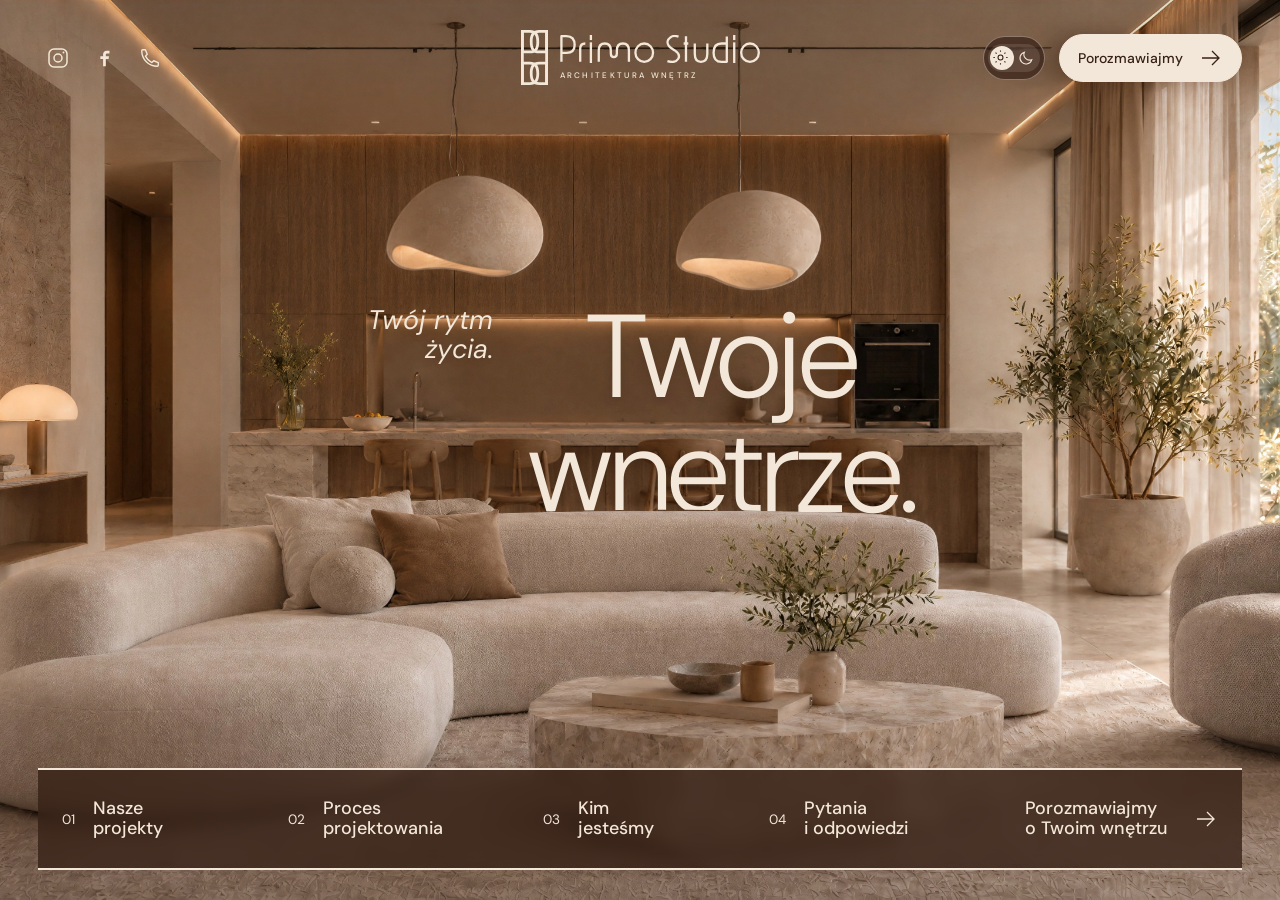
==== commit 6ca2d43a: "Raise cover headline slightly while retaining sofa overlap" ====
--- a/docs/index.html
+++ b/docs/index.html
@@ -17,7 +17,7 @@
     // Keep all content available if the enhancement script cannot load.
     setTimeout(() => document.documentElement.classList.remove("motion-pending"), 6000);
   </script>
-  <script src="contact.js?v=cover-5" defer></script>
+  <script src="contact.js?v=cover-6" defer></script>
 </head>
 <body>
   <a class="skip-link" href="#main">Przejdź do treści</a>
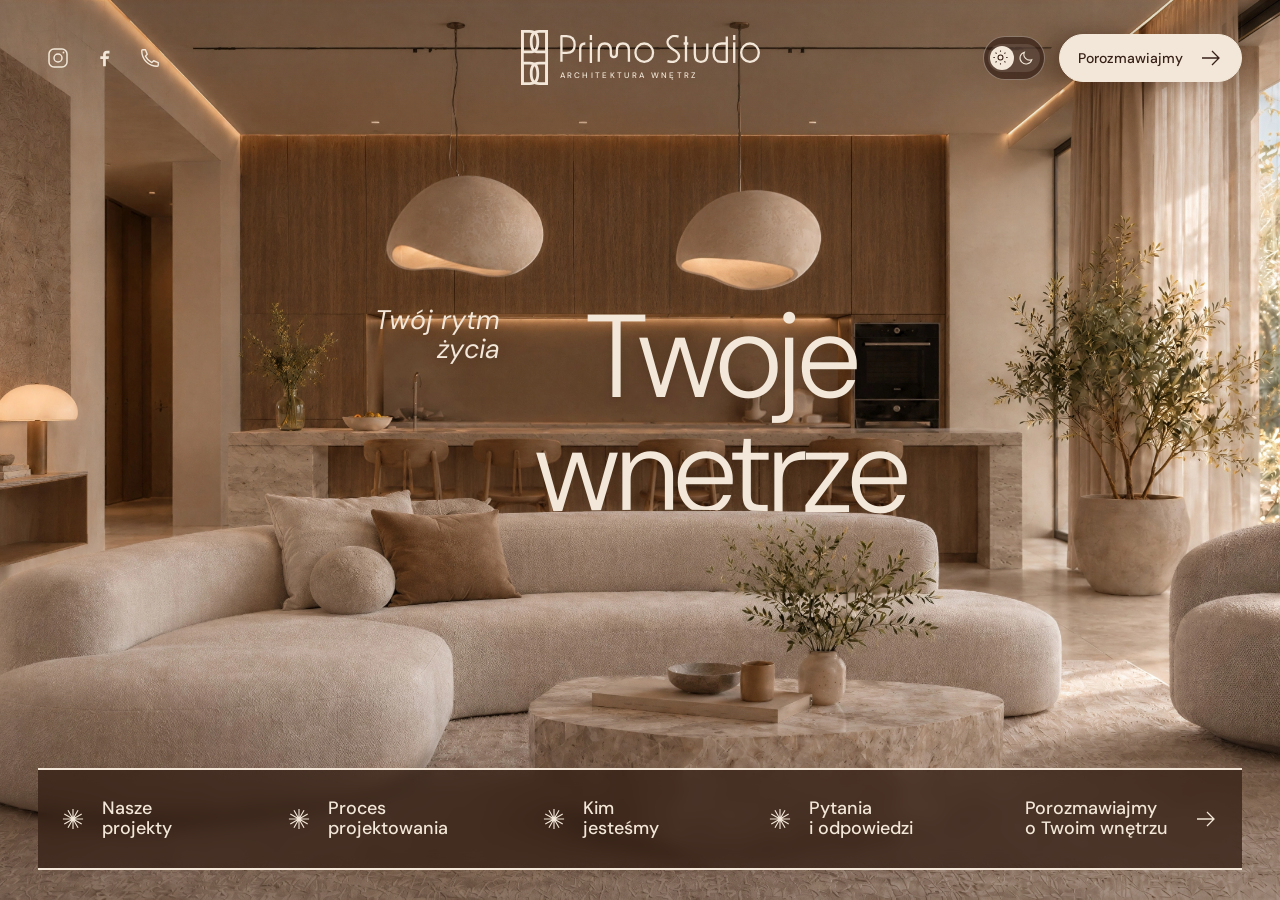
==== commit 348205d1: "Refine cover typography and add Kinga and Viktoria studio story" ====
--- a/docs/index.html
+++ b/docs/index.html
@@ -4,14 +4,14 @@
   <meta charset="utf-8">
   <meta name="viewport" content="width=device-width, initial-scale=1">
   <meta name="robots" content="noindex, nofollow">
-  <title>Primo Studio — Twój rytm życia. Twoje wnętrze.</title>
+  <title>Primo Studio — Twój rytm życia | Twoje wnętrze</title>
   <meta name="description" content="Primo Studio. Architektura wnętrz dopasowana do Twojego stylu życia.">
   <meta name="theme-color" content="#372017">
   <link rel="icon" href="assets/monogram.svg" type="image/svg+xml">
   <link rel="preload" as="image" href="assets/hero-day-v2.webp" fetchpriority="high">
   <link rel="preload" as="font" href="assets/dm-sans-light.ttf" type="font/ttf" crossorigin>
   <script src="theme.js?v=cover-5"></script>
-  <link rel="stylesheet" href="styles.css?v=cover-5">
+  <link rel="stylesheet" href="styles.css?v=cover-7">
   <script>
     document.documentElement.classList.add("motion-pending");
     // Keep all content available if the enhancement script cannot load.
@@ -45,15 +45,15 @@
       <a class="consultation header-cta" href="kontakt.html" data-open-contact aria-haspopup="dialog" aria-controls="contact-dialog"><span>Porozmawiajmy</span><svg class="arrow" viewBox="0 0 24 24" fill="none" stroke="currentColor" stroke-width="1.3" aria-hidden="true"><path d="M3 12h17M13 5l7 7-7 7"/></svg></a>
       </div>
     </header>
-    <h1 class="cover-headline" aria-label="Twój rytm życia. Twoje wnętrze."><span class="headline-intro">Twój rytm<br> życia.</span> <span class="headline-main">Twoje<br>wnętrze.</span></h1>
+    <h1 class="cover-headline" aria-label="Twój rytm życia, Twoje wnętrze"><span class="headline-intro">Twój rytm<br> życia</span> <span class="headline-main">Twoje<br>wnętrze</span></h1>
 
     <div class="hero-foreground hero-day" aria-hidden="true"></div>
     <div class="hero-foreground hero-night" aria-hidden="true"></div>
     <nav class="cover-nav" aria-label="Poznaj Primo Studio">
-      <a href="projekty.html"><span class="nav-number">01</span><span>Nasze<br>projekty</span></a>
-      <a href="proces.html"><span class="nav-number">02</span><span>Proces<br>projektowania</span></a>
-      <a href="studio.html"><span class="nav-number">03</span><span>Kim<br>jesteśmy</span></a>
-      <a href="faq.html"><span class="nav-number">04</span><span>Pytania<br>i odpowiedzi</span></a>
+      <a href="projekty.html"><svg class="nav-star" viewBox="0 0 24 24" fill="none" stroke="currentColor" stroke-width="1.25" aria-hidden="true"><path d="M12 1v22M1 12h22M6.5 2.5l11 19M2.5 6.5l19 11M2.5 17.5l19-11M6.5 21.5l11-19"/></svg><span>Nasze<br>projekty</span></a>
+      <a href="proces.html"><svg class="nav-star" viewBox="0 0 24 24" fill="none" stroke="currentColor" stroke-width="1.25" aria-hidden="true"><path d="M12 1v22M1 12h22M6.5 2.5l11 19M2.5 6.5l19 11M2.5 17.5l19-11M6.5 21.5l11-19"/></svg><span>Proces<br>projektowania</span></a>
+      <a href="studio.html"><svg class="nav-star" viewBox="0 0 24 24" fill="none" stroke="currentColor" stroke-width="1.25" aria-hidden="true"><path d="M12 1v22M1 12h22M6.5 2.5l11 19M2.5 6.5l19 11M2.5 17.5l19-11M6.5 21.5l11-19"/></svg><span>Kim<br>jesteśmy</span></a>
+      <a href="faq.html"><svg class="nav-star" viewBox="0 0 24 24" fill="none" stroke="currentColor" stroke-width="1.25" aria-hidden="true"><path d="M12 1v22M1 12h22M6.5 2.5l11 19M2.5 6.5l19 11M2.5 17.5l19-11M6.5 21.5l11-19"/></svg><span>Pytania<br>i odpowiedzi</span></a>
       <a class="nav-contact" href="kontakt.html" data-open-contact aria-haspopup="dialog" aria-controls="contact-dialog"><span>Porozmawiajmy<br>o Twoim wnętrzu</span><svg class="arrow" viewBox="0 0 24 24" fill="none" stroke="currentColor" stroke-width="1.3" aria-hidden="true"><path d="M3 12h17M13 5l7 7-7 7"/></svg></a>
     </nav>
   </main>
--- a/docs/styles.css
+++ b/docs/styles.css
@@ -31,13 +31,13 @@
 .headline-main { font-size: clamp(86px, 9.2vw, 180px); letter-spacing: -.065em; line-height: .97; text-align: center; animation: text-appear 2.1s ease-out 1.1s both; }
 .cover-nav { z-index: 3; display: grid; grid-template-columns: 1fr 1.15fr 1fr 1.15fr auto; gap: 24px; position: absolute; left: var(--gutter); right: var(--gutter); bottom: 30px; padding: 0 24px; background: rgb(55 32 23 / 78%); backdrop-filter: blur(8px); border-top: 2px solid var(--cream); border-bottom: 2px solid var(--cream); animation: text-appear 1.6s ease-out 1.5s both; }
 .cover-nav a { display: flex; align-items: center; gap: 18px; min-height: 98px; padding: 19px 0; font-size: clamp(17px, 1.4vw, 25px); line-height: 1.1; font-weight: 500; transition: opacity .2s; }
-.cover-nav a > span:not(.nav-number) { animation: text-appear 1.3s ease-out 1.8s both; }
-.cover-nav a:nth-child(2) > span:not(.nav-number) { animation-delay: 1.95s; }
-.cover-nav a:nth-child(3) > span:not(.nav-number) { animation-delay: 2.1s; }
-.cover-nav a:nth-child(4) > span:not(.nav-number) { animation-delay: 2.25s; }
-.cover-nav a:nth-child(5) > span:not(.nav-number) { animation-delay: 2.4s; }
+.cover-nav a > span { animation: text-appear 1.3s ease-out 1.8s both; }
+.cover-nav a:nth-child(2) > span { animation-delay: 1.95s; }
+.cover-nav a:nth-child(3) > span { animation-delay: 2.1s; }
+.cover-nav a:nth-child(4) > span { animation-delay: 2.25s; }
+.cover-nav a:nth-child(5) > span { animation-delay: 2.4s; }
 .cover-nav a:hover, .social-link:hover { opacity: .7; }
-.nav-number { font-size: .76em; font-weight: 400; }
+.nav-star { display: block; width: 22px; height: 22px; flex: 0 0 22px; }
 .cover-nav .nav-contact { gap: 26px; }
 @keyframes brand-appear { from { opacity: 0; transform: translateY(-22px) scale(.9); filter: blur(5px); } to { opacity: 1; transform: translateY(0); filter: blur(0); } }
 @keyframes text-appear { from { opacity: 0; transform: translateY(44px); } to { opacity: 1; transform: translateY(0); } }
